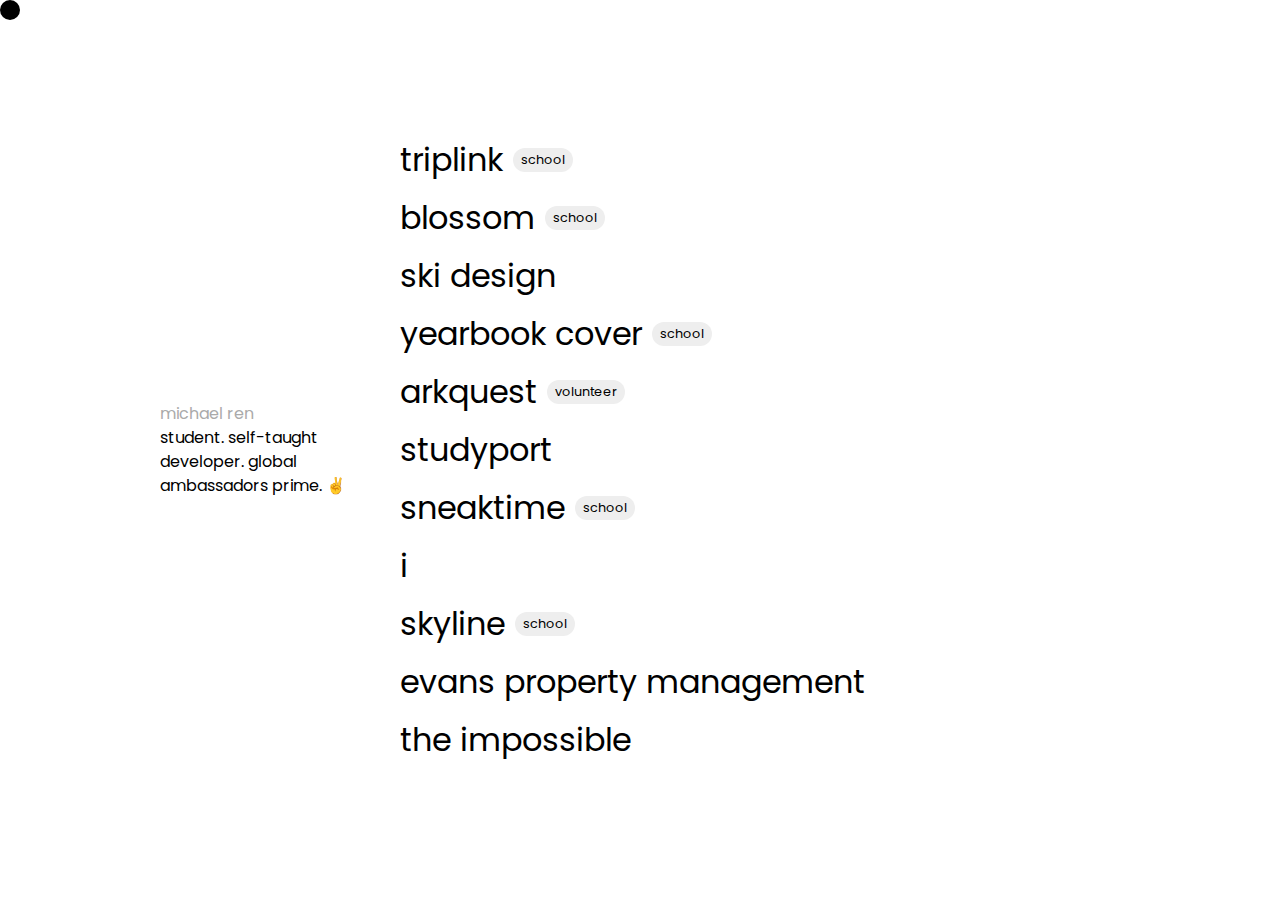
==== index.html @ 0f3e3a80 "Created prototype" ====
<!DOCTYPE html>
<html>
<head>
	<meta charset="utf-8">
	<meta name="viewport" content="width=device-width, initial-scale=1">
	<title>Michael</title>

	<!-- Fonts -->
	<link rel="preconnect" href="https://fonts.googleapis.com">
	<link rel="preconnect" href="https://fonts.gstatic.com" crossorigin>
	<link href="https://fonts.googleapis.com/css2?family=Poppins:wght@400;500;700&display=swap" rel="stylesheet">

	<!-- Styles -->
	<link rel="stylesheet" type="text/css" href="style/normalize.css">
	<link rel="stylesheet" type="text/css" href="style/index.css">

	<!-- Favicon -->
	<link rel="shortcut icon" type="image/png" href="media/favicon.png"/>

	<!-- Scripts -->
	<script type="text/javascript" src="scripts/cursor.js" defer></script>
</head>
	<body>
		<div class=grid>
			<div class="bio">
				<p class="light">michael ren</p>
				<p>student. self-taught developer. global ambassadors prime. ✌️</p>
			</div>
			<div class="work">
				<div class="item">
					<h1>triplink</h1>
					<div class="tag">school</div>
				</div>
				<div class="item">
					<h1>blossom</h1>
					<div class="tag">school</div>
				</div>
				<div class="item">
					<h1>ski design</h1>
				</div>
				<div class="item">
					<h1>yearbook cover</h1>
					<div class="tag">school</div>
				</div>
				<div class="item">
					<h1>arkquest</h1>
					<div class="tag">volunteer</div>
				</div>
				<div class="item">
					<h1>studyport</h1>
				</div>
				<div class="item">
					<h1>sneaktime</h1>
					<div class="tag">school</div>
				</div>
				<div class="item">
					<h1>i</h1>
				</div>
				<div class="item">
					<h1>skyline</h1>
					<div class="tag">school</div>
				</div>
				<div class="item">
					<h1>evans property management</h1>
				</div>
				<div class="item">
					<h1>the impossible</h1>
				</div>
			</div>
		</div>
		<div id="cursor"></div>
	</body>
</html>
---- style/index.css ----
:root {
	--color-text-primary: #000;
	--color-text-secondary: #AAA;
	--color-bg-primary: #FFF;
	--color-bg-secondary: #EEE;
}

body {
	font-family: 'Poppins', sans-serif;
	text-transform: lowercase;
	cursor: none;
	color: var(--color-text-primary);
}

h1 {
	font-weight: normal;
	margin: 0;
	line-height: 1.5em
}

p {
	margin: 0;
	line-height: 1.5em;
}

p.light {
	color: var(--color-text-secondary);
}

.grid {
	display: grid;
	grid-template-columns: 200px 1fr;
	gap: 40px;
	max-width: 1000px;
	min-height: 100vh;
	box-sizing: border-box;
	padding: 20px;
	margin: auto;
}

.bio {
	margin: auto;
}

.work {
	display: grid;
	width: 100%;
	margin: auto;
}

.work .item {
	display: flex;
	gap: 10px;
	width: fit-content;
	padding: 5px 0;
	transition: color 0.5s;
}

.work .item.selected {
	color: var(--color-bg-primary);
}

.work .item .tag {
	display: block;
	font-size: 0.8rem;
	background: var(--color-bg-secondary);
	border-radius: 50px;
	color: var(--color-text-primary);
	padding: 5px 8px;
	margin: auto 0;
}

#cursor {
	display: block;
	position: fixed;
	top: 10px;
	left: 10px;
	width: 20px;
	height: 20px;
	border-radius: 20px;
	background: var(--color-text-primary);
}
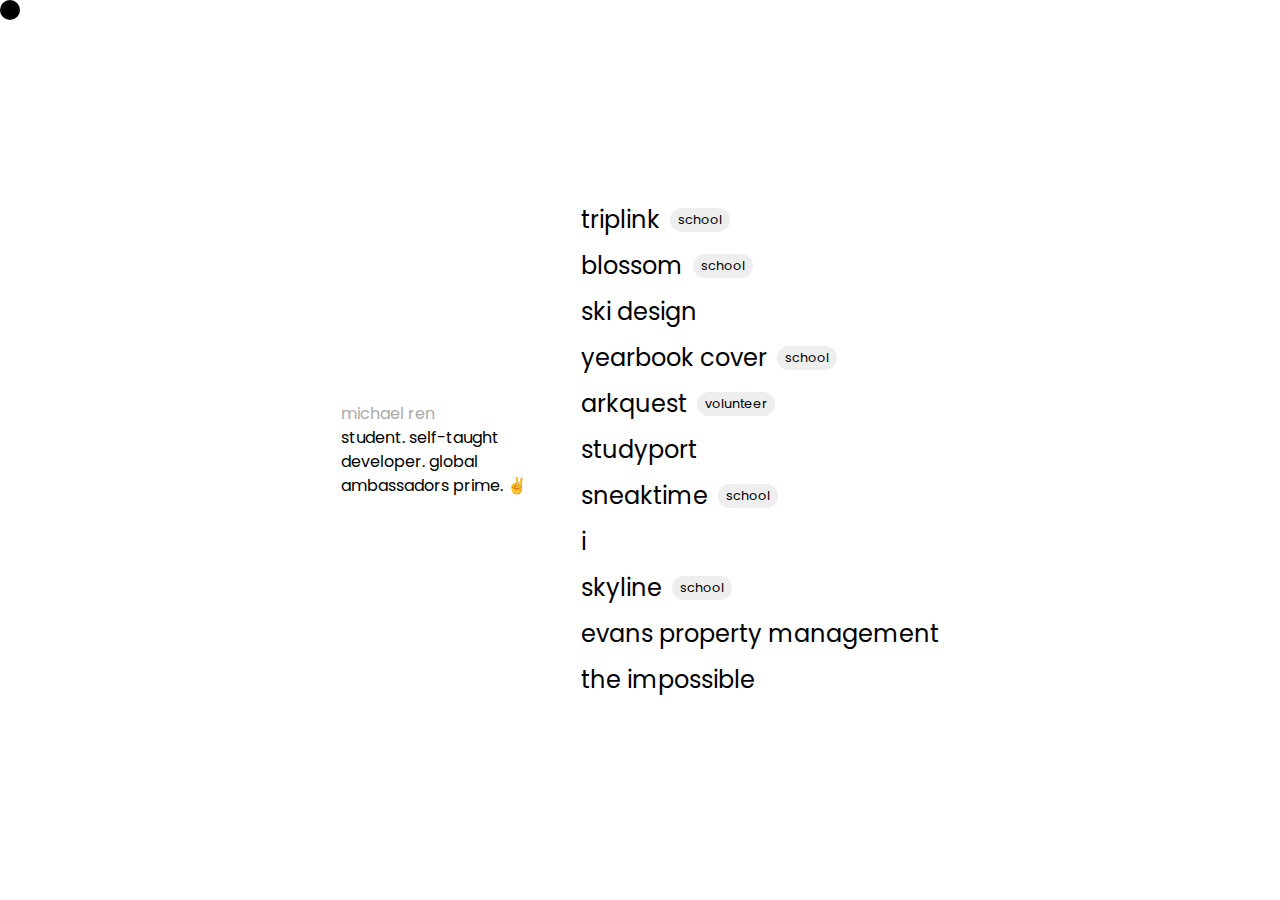
==== commit bb02a567: "Updated font size" ====
--- a/index.html
+++ b/index.html
@@ -28,43 +28,43 @@
 			</div>
 			<div class="work">
 				<div class="item">
-					<h1>triplink</h1>
+					<h2>triplink</h2>
 					<div class="tag">school</div>
 				</div>
 				<div class="item">
-					<h1>blossom</h1>
+					<h2>blossom</h2>
 					<div class="tag">school</div>
 				</div>
 				<div class="item">
-					<h1>ski design</h1>
+					<h2>ski design</h2>
 				</div>
 				<div class="item">
-					<h1>yearbook cover</h1>
+					<h2>yearbook cover</h2>
 					<div class="tag">school</div>
 				</div>
 				<div class="item">
-					<h1>arkquest</h1>
+					<h2>arkquest</h2>
 					<div class="tag">volunteer</div>
 				</div>
 				<div class="item">
-					<h1>studyport</h1>
+					<h2>studyport</h2>
 				</div>
 				<div class="item">
-					<h1>sneaktime</h1>
+					<h2>sneaktime</h2>
 					<div class="tag">school</div>
 				</div>
 				<div class="item">
-					<h1>i</h1>
+					<h2>i</h2>
 				</div>
 				<div class="item">
-					<h1>skyline</h1>
+					<h2>skyline</h2>
 					<div class="tag">school</div>
 				</div>
 				<div class="item">
-					<h1>evans property management</h1>
+					<h2>evans property management</h2>
 				</div>
 				<div class="item">
-					<h1>the impossible</h1>
+					<h2>the impossible</h2>
 				</div>
 			</div>
 		</div>
--- a/style/index.css
+++ b/style/index.css
@@ -12,7 +12,7 @@
 	color: var(--color-text-primary);
 }
 
-h1 {
+h2 {
 	font-weight: normal;
 	margin: 0;
 	line-height: 1.5em
@@ -31,6 +31,7 @@
 	display: grid;
 	grid-template-columns: 200px 1fr;
 	gap: 40px;
+	width: fit-content;
 	max-width: 1000px;
 	min-height: 100vh;
 	box-sizing: border-box;
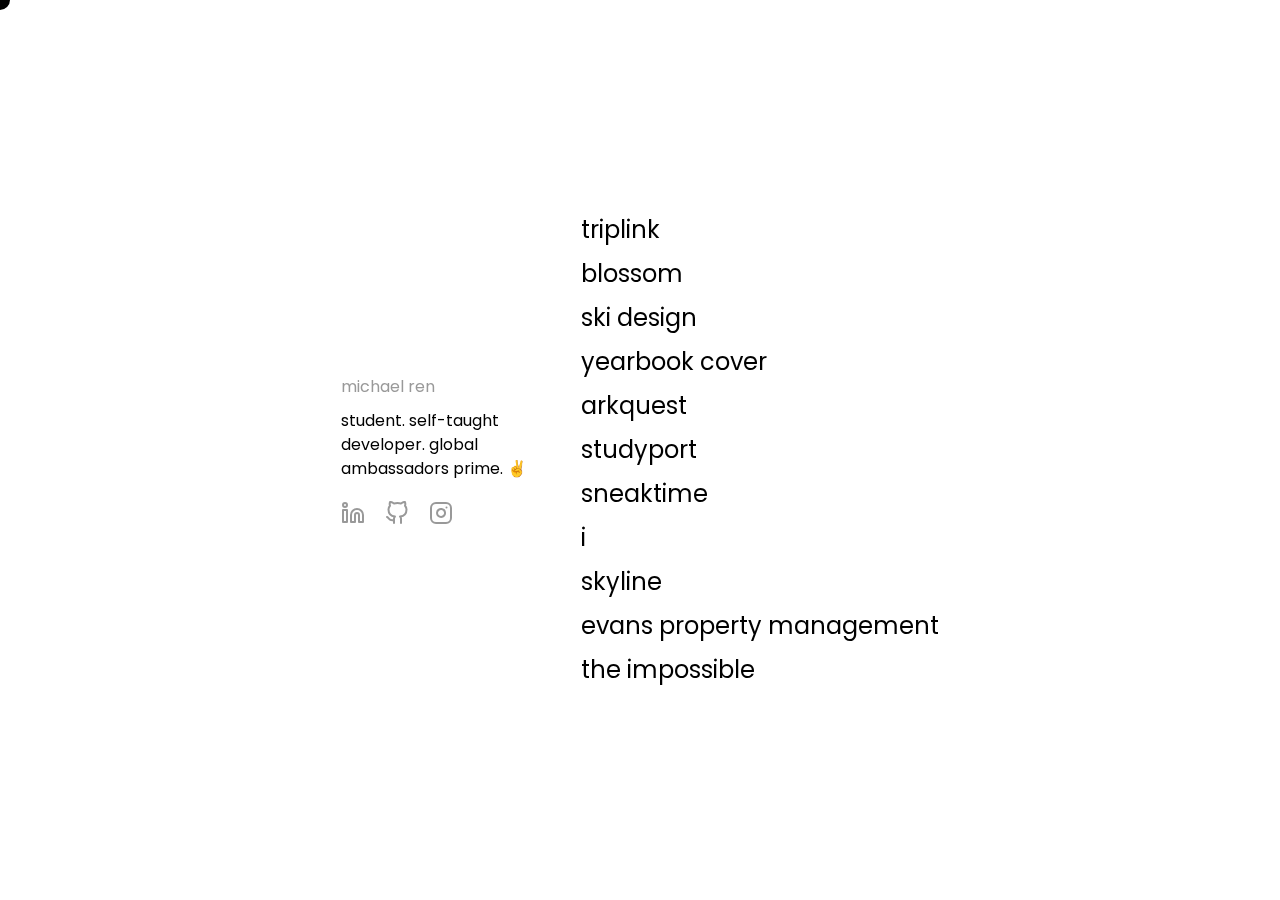
==== commit 92a8ee62: "Made page responsive" ====
--- a/index.html
+++ b/index.html
@@ -3,7 +3,7 @@
 <head>
 	<meta charset="utf-8">
 	<meta name="viewport" content="width=device-width, initial-scale=1">
-	<title>Michael</title>
+	<title>Michael Ren</title>
 
 	<!-- Fonts -->
 	<link rel="preconnect" href="https://fonts.googleapis.com">
@@ -12,6 +12,7 @@
 
 	<!-- Styles -->
 	<link rel="stylesheet" type="text/css" href="style/normalize.css">
+	<link rel="stylesheet" type="text/css" href="style/theme.css">
 	<link rel="stylesheet" type="text/css" href="style/index.css">
 
 	<!-- Favicon -->
@@ -25,49 +26,55 @@
 			<div class="bio">
 				<p class="light">michael ren</p>
 				<p>student. self-taught developer. global ambassadors prime. ✌️</p>
+
+				<div class="social">
+					<a class="button" href="https://www.linkedin.com/in/micha31r/"><svg xmlns="http://www.w3.org/2000/svg" width="1em" height="1em" viewBox="0 0 24 24" fill="none" stroke="currentColor" stroke-width="2" stroke-linecap="round" stroke-linejoin="round" class="feather feather-linkedin"><path d="M16 8a6 6 0 0 1 6 6v7h-4v-7a2 2 0 0 0-2-2 2 2 0 0 0-2 2v7h-4v-7a6 6 0 0 1 6-6z"></path><rect x="2" y="9" width="4" height="12"></rect><circle cx="4" cy="4" r="2"></circle></svg></a>
+
+					<a class="button" href="https://github.com/micha31r"><svg xmlns="http://www.w3.org/2000/svg" width="1em" height="1em" viewBox="0 0 24 24" fill="none" stroke="currentColor" stroke-width="2" stroke-linecap="round" stroke-linejoin="round" class="feather feather-github"><path d="M9 19c-5 1.5-5-2.5-7-3m14 6v-3.87a3.37 3.37 0 0 0-.94-2.61c3.14-.35 6.44-1.54 6.44-7A5.44 5.44 0 0 0 20 4.77 5.07 5.07 0 0 0 19.91 1S18.73.65 16 2.48a13.38 13.38 0 0 0-7 0C6.27.65 5.09 1 5.09 1A5.07 5.07 0 0 0 5 4.77a5.44 5.44 0 0 0-1.5 3.78c0 5.42 3.3 6.61 6.44 7A3.37 3.37 0 0 0 9 18.13V22"></path></svg></a>
+
+					<a class="button" href="https://www.instagram.com/micha31r/"><svg xmlns="http://www.w3.org/2000/svg" width="1em" height="1em" viewBox="0 0 24 24" fill="none" stroke="currentColor" stroke-width="2" stroke-linecap="round" stroke-linejoin="round" class="feather feather-instagram"><rect x="2" y="2" width="20" height="20" rx="5" ry="5"></rect><path d="M16 11.37A4 4 0 1 1 12.63 8 4 4 0 0 1 16 11.37z"></path><line x1="17.5" y1="6.5" x2="17.51" y2="6.5"></line></svg></a>
+				</div>
 			</div>
-			<div class="work">
-				<div class="item">
-					<h2>triplink</h2>
-					<div class="tag">school</div>
-				</div>
-				<div class="item">
-					<h2>blossom</h2>
-					<div class="tag">school</div>
-				</div>
-				<div class="item">
-					<h2>ski design</h2>
-				</div>
-				<div class="item">
-					<h2>yearbook cover</h2>
-					<div class="tag">school</div>
-				</div>
-				<div class="item">
-					<h2>arkquest</h2>
-					<div class="tag">volunteer</div>
-				</div>
-				<div class="item">
-					<h2>studyport</h2>
-				</div>
-				<div class="item">
-					<h2>sneaktime</h2>
-					<div class="tag">school</div>
-				</div>
-				<div class="item">
-					<h2>i</h2>
-				</div>
-				<div class="item">
-					<h2>skyline</h2>
-					<div class="tag">school</div>
-				</div>
-				<div class="item">
-					<h2>evans property management</h2>
-				</div>
-				<div class="item">
-					<h2>the impossible</h2>
+			
+			<div class="overflow-wrapper">
+				<div class="work">
+					<div class="item button">
+						<h2>triplink</h2>
+					</div>
+					<div class="item button">
+						<h2>blossom</h2>
+					</div>
+					<div class="item button">
+						<h2>ski design</h2>
+					</div>
+					<div class="item button">
+						<h2>yearbook cover</h2>
+					</div>
+					<div class="item button">
+						<h2>arkquest</h2>
+					</div>
+					<div class="item button">
+						<h2>studyport</h2>
+					</div>
+					<div class="item button">
+						<h2>sneaktime</h2>
+					</div>
+					<div class="item button">
+						<h2>i</h2>
+					</div>
+					<div class="item button">
+						<h2>skyline</h2>
+					</div>
+					<div class="item button">
+						<h2>evans property management</h2>
+					</div>
+					<div class="item button">
+						<h2>the impossible</h2>
+					</div>
 				</div>
 			</div>
 		</div>
+		
 		<div id="cursor"></div>
 	</body>
 </html>
--- a/style/theme.css
+++ b/style/theme.css
@@ -0,0 +1,17 @@
+@media (prefers-color-scheme: light) {
+ 	:root {
+		--color-text-primary: #000;
+		--color-text-secondary: #999;
+		--color-bg-primary: #FFF;
+		--color-bg-secondary: #EEE;
+	}
+}
+
+@media (prefers-color-scheme: dark) {
+	:root {
+		--color-text-primary: #FFF;
+		--color-text-secondary: #777;
+		--color-bg-primary: #000;
+		--color-bg-secondary: #222;
+	}
+}--- a/style/index.css
+++ b/style/index.css
@@ -1,21 +1,15 @@
-:root {
-	--color-text-primary: #000;
-	--color-text-secondary: #AAA;
-	--color-bg-primary: #FFF;
-	--color-bg-secondary: #EEE;
-}
-
 body {
 	font-family: 'Poppins', sans-serif;
-	text-transform: lowercase;
+	background: var(--color-bg-primary);
 	cursor: none;
 	color: var(--color-text-primary);
+	text-transform: lowercase;
 }
 
 h2 {
 	font-weight: normal;
 	margin: 0;
-	line-height: 1.5em
+	line-height: 1em;
 }
 
 p {
@@ -27,6 +21,17 @@
 	color: var(--color-text-secondary);
 }
 
+a {
+	color: var(--color-text-secondary);
+	transition: color 0.2s;
+	text-decoration: none;
+	cursor: none;
+}
+
+a:hover {
+	color: var(--color-text-primary);
+}
+
 .grid {
 	display: grid;
 	grid-template-columns: 200px 1fr;
@@ -35,17 +40,49 @@
 	max-width: 1000px;
 	min-height: 100vh;
 	box-sizing: border-box;
-	padding: 20px;
+	padding: 0 20px;
 	margin: auto;
 }
 
 .bio {
+	display: grid;
+/*	position: sticky;*/
+/*	top: 0;*/
+	gap: 10px;
+	box-sizing: border-box;
+	padding: 30px 0;
+	margin: auto 0;
+}
+
+.bio .social {
+	font-size: 1.5em;
+	display: flex;
+	gap: 20px;
+	margin-top: 10px;
+}
+
+.bio .social a {
+	display: flex;
+	width: 1em;
+	height: 1em;
+}
+
+.bio .social a svg {
 	margin: auto;
+}
+
+.overflow-wrapper {
+	display: flex;
+	max-height: 100vh;
+	box-sizing: border-box;
+	padding: 30px 0;
+	overflow-y: auto;
 }
 
 .work {
 	display: grid;
 	width: 100%;
+	gap: 20px;
 	margin: auto;
 }
 
@@ -53,12 +90,6 @@
 	display: flex;
 	gap: 10px;
 	width: fit-content;
-	padding: 5px 0;
-	transition: color 0.5s;
-}
-
-.work .item.selected {
-	color: var(--color-bg-primary);
 }
 
 .work .item .tag {
@@ -66,7 +97,7 @@
 	font-size: 0.8rem;
 	background: var(--color-bg-secondary);
 	border-radius: 50px;
-	color: var(--color-text-primary);
+	color: var(--color-text-secondary);
 	padding: 5px 8px;
 	margin: auto 0;
 }
@@ -78,12 +109,45 @@
 	left: 10px;
 	width: 20px;
 	height: 20px;
-	border-radius: 20px;
-	background: var(--color-text-primary);
+	border-radius: 100px;
+	background: rgba(0,0,0,.0);
+	backdrop-filter: invert(1) grayscale(1);
+	pointer-events: none;
+}
+
+@media only screen and (max-width: 750px) {
+	.work h2 {
+		font-size: 1.3em;
+	}
+}
+
+@media only screen and (max-width: 650px) {
+	.grid {
+		grid-template-columns: 1fr;
+		gap: 60px;
+		padding: 30px 20px;
+	}
+	.overflow-wrapper {
+		max-height: none;
+		padding: 0;
+		overflow: visible;
+	}
+	.bio {
+		max-width: 200px;
+		padding: 0;
+	}
+}
+
+@media only screen and (max-width: 450px) {
+	.work {
+		gap: 15px;
+	}
+	.work h2 {
+		font-size: 1.1em;
+	}
 }
 
 
 
 
 
-
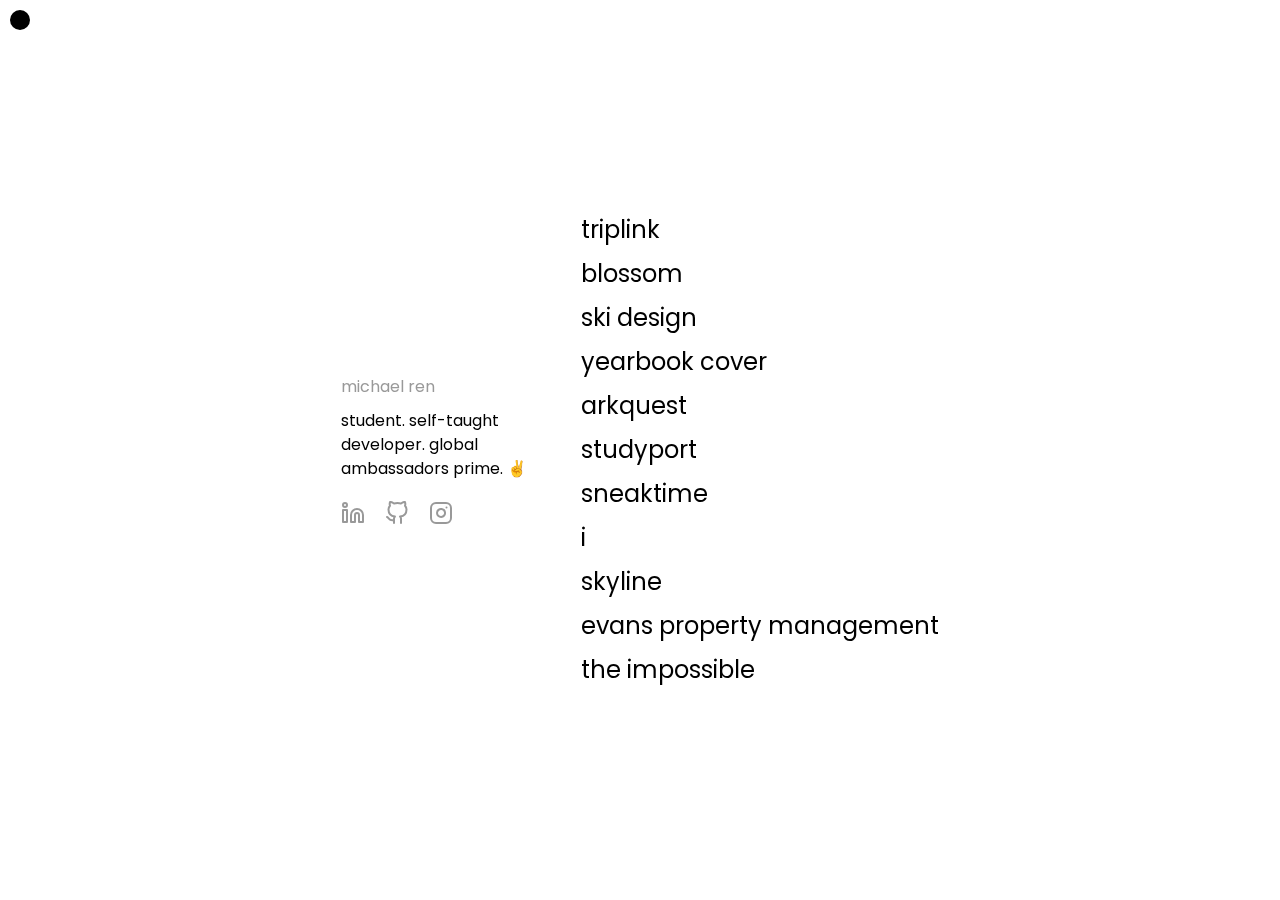
==== commit c41c5b94: "Update index.html" ====
--- a/index.html
+++ b/index.html
@@ -13,13 +13,15 @@
 	<!-- Styles -->
 	<link rel="stylesheet" type="text/css" href="style/normalize.css">
 	<link rel="stylesheet" type="text/css" href="style/theme.css">
-	<link rel="stylesheet" type="text/css" href="style/index.css">
+	<link rel="stylesheet" type="text/css" href="style/common.css">
+	<link rel="stylesheet" type="text/css" href="style/cursor.css">
+	<link rel="stylesheet" type="text/css" href="style/page/index.css">
 
 	<!-- Favicon -->
-	<link rel="shortcut icon" type="image/png" href="media/favicon.png"/>
+	<link rel="shortcut icon" type="image/png" href="favicon/black.svg"/>
 
 	<!-- Scripts -->
-	<script type="text/javascript" src="scripts/cursor.js" defer></script>
+	<script type="text/javascript" src="script/cursor.js" defer></script>
 </head>
 	<body>
 		<div class=grid>
@@ -28,47 +30,47 @@
 				<p>student. self-taught developer. global ambassadors prime. ✌️</p>
 
 				<div class="social">
-					<a class="button" href="https://www.linkedin.com/in/micha31r/"><svg xmlns="http://www.w3.org/2000/svg" width="1em" height="1em" viewBox="0 0 24 24" fill="none" stroke="currentColor" stroke-width="2" stroke-linecap="round" stroke-linejoin="round" class="feather feather-linkedin"><path d="M16 8a6 6 0 0 1 6 6v7h-4v-7a2 2 0 0 0-2-2 2 2 0 0 0-2 2v7h-4v-7a6 6 0 0 1 6-6z"></path><rect x="2" y="9" width="4" height="12"></rect><circle cx="4" cy="4" r="2"></circle></svg></a>
+					<a class="button" href="https://www.linkedin.com/in/micha31r/" target="_blank"><svg xmlns="http://www.w3.org/2000/svg" width="1em" height="1em" viewBox="0 0 24 24" fill="none" stroke="currentColor" stroke-width="2" stroke-linecap="round" stroke-linejoin="round" class="feather feather-linkedin"><path d="M16 8a6 6 0 0 1 6 6v7h-4v-7a2 2 0 0 0-2-2 2 2 0 0 0-2 2v7h-4v-7a6 6 0 0 1 6-6z"></path><rect x="2" y="9" width="4" height="12"></rect><circle cx="4" cy="4" r="2"></circle></svg></a>
 
-					<a class="button" href="https://github.com/micha31r"><svg xmlns="http://www.w3.org/2000/svg" width="1em" height="1em" viewBox="0 0 24 24" fill="none" stroke="currentColor" stroke-width="2" stroke-linecap="round" stroke-linejoin="round" class="feather feather-github"><path d="M9 19c-5 1.5-5-2.5-7-3m14 6v-3.87a3.37 3.37 0 0 0-.94-2.61c3.14-.35 6.44-1.54 6.44-7A5.44 5.44 0 0 0 20 4.77 5.07 5.07 0 0 0 19.91 1S18.73.65 16 2.48a13.38 13.38 0 0 0-7 0C6.27.65 5.09 1 5.09 1A5.07 5.07 0 0 0 5 4.77a5.44 5.44 0 0 0-1.5 3.78c0 5.42 3.3 6.61 6.44 7A3.37 3.37 0 0 0 9 18.13V22"></path></svg></a>
+					<a class="button" href="https://github.com/micha31r" target="_blank"><svg xmlns="http://www.w3.org/2000/svg" width="1em" height="1em" viewBox="0 0 24 24" fill="none" stroke="currentColor" stroke-width="2" stroke-linecap="round" stroke-linejoin="round" class="feather feather-github"><path d="M9 19c-5 1.5-5-2.5-7-3m14 6v-3.87a3.37 3.37 0 0 0-.94-2.61c3.14-.35 6.44-1.54 6.44-7A5.44 5.44 0 0 0 20 4.77 5.07 5.07 0 0 0 19.91 1S18.73.65 16 2.48a13.38 13.38 0 0 0-7 0C6.27.65 5.09 1 5.09 1A5.07 5.07 0 0 0 5 4.77a5.44 5.44 0 0 0-1.5 3.78c0 5.42 3.3 6.61 6.44 7A3.37 3.37 0 0 0 9 18.13V22"></path></svg></a>
 
-					<a class="button" href="https://www.instagram.com/micha31r/"><svg xmlns="http://www.w3.org/2000/svg" width="1em" height="1em" viewBox="0 0 24 24" fill="none" stroke="currentColor" stroke-width="2" stroke-linecap="round" stroke-linejoin="round" class="feather feather-instagram"><rect x="2" y="2" width="20" height="20" rx="5" ry="5"></rect><path d="M16 11.37A4 4 0 1 1 12.63 8 4 4 0 0 1 16 11.37z"></path><line x1="17.5" y1="6.5" x2="17.51" y2="6.5"></line></svg></a>
+					<a class="button" href="https://www.instagram.com/micha31r/" target="_blank"><svg xmlns="http://www.w3.org/2000/svg" width="1em" height="1em" viewBox="0 0 24 24" fill="none" stroke="currentColor" stroke-width="2" stroke-linecap="round" stroke-linejoin="round" class="feather feather-instagram"><rect x="2" y="2" width="20" height="20" rx="5" ry="5"></rect><path d="M16 11.37A4 4 0 1 1 12.63 8 4 4 0 0 1 16 11.37z"></path><line x1="17.5" y1="6.5" x2="17.51" y2="6.5"></line></svg></a>
 				</div>
 			</div>
 			
 			<div class="overflow-wrapper">
 				<div class="work">
-					<div class="item button">
+					<div class="item button" onclick="window.location.href='triplink.html'">
 						<h2>triplink</h2>
 					</div>
-					<div class="item button">
+					<div class="item button" onclick="window.location.href='blossom.html'">
 						<h2>blossom</h2>
 					</div>
-					<div class="item button">
+					<div class="item button" onclick="window.location.href='ski.html'">
 						<h2>ski design</h2>
 					</div>
-					<div class="item button">
+					<div class="item button" onclick="window.location.href='yearbook.html'">
 						<h2>yearbook cover</h2>
 					</div>
-					<div class="item button">
+					<div class="item button" onclick="window.open('https://arkquest.org.nz', '_blank')" target="_blank">
 						<h2>arkquest</h2>
 					</div>
-					<div class="item button">
+					<div class="item button" onclick="window.location.href='studyport.html'">
 						<h2>studyport</h2>
 					</div>
-					<div class="item button">
+					<div class="item button" onclick="window.location.href='sneaktime.html'">
 						<h2>sneaktime</h2>
 					</div>
-					<div class="item button">
+					<div class="item button" onclick="window.location.href='i.html'">
 						<h2>i</h2>
 					</div>
-					<div class="item button">
+					<div class="item button" onclick="window.location.href='skyline.html'">
 						<h2>skyline</h2>
 					</div>
-					<div class="item button">
+					<div class="item button" onclick="window.location.href='epm.html'">
 						<h2>evans property management</h2>
 					</div>
-					<div class="item button">
+					<div class="item button" onclick="window.location.href='theimpossible.html'">
 						<h2>the impossible</h2>
 					</div>
 				</div>
--- a/style/common.css
+++ b/style/common.css
@@ -0,0 +1,45 @@
+* {
+	cursor: none;
+}
+
+body {
+	font-family: 'Poppins', sans-serif;
+	background: var(--color-bg-primary);
+	color: var(--color-text-primary);
+	text-transform: lowercase;
+}
+
+p {
+	margin: 0;
+	line-height: 1.5em;
+}
+
+p.light {
+	color: var(--color-text-secondary);
+}
+
+a {
+	display: flex;
+	color: var(--color-text-secondary);
+	transition: color 0.2s;
+	text-decoration: none;
+	cursor: none;
+}
+
+a:hover {
+	color: var(--color-text-primary);
+}
+
+a svg {
+	margin: auto;
+}
+
+.tag {
+	display: block;
+	font-size: 0.8em;
+	background: var(--color-bg-secondary);
+	border-radius: 50px;
+	color: var(--color-text-secondary);
+	padding: 5px 8px;
+	margin: auto 0;
+}--- a/style/cursor.css
+++ b/style/cursor.css
@@ -0,0 +1,12 @@
+#cursor {
+	display: block;
+	position: fixed;
+	top: 10px;
+	left: 10px;
+	width: 20px;
+	height: 20px;
+	border-radius: 100px;
+	background: rgba(0,0,0,.0);
+	backdrop-filter: invert(1) grayscale(1);
+	pointer-events: none;
+}--- a/style/page/index.css
+++ b/style/page/index.css
@@ -0,0 +1,95 @@
+h2 {
+	font-weight: normal;
+	margin: 0;
+	line-height: 1em;
+}
+
+.grid {
+	display: grid;
+	grid-template-columns: 200px 1fr;
+	gap: 40px;
+	width: fit-content;
+	max-width: 1000px;
+	min-height: 100vh;
+	box-sizing: border-box;
+	padding: 0 20px;
+	margin: auto;
+}
+
+.bio {
+	display: grid;
+	gap: 10px;
+	box-sizing: border-box;
+	padding: 30px 0;
+	margin: auto 0;
+}
+
+.bio .social {
+	font-size: 1.5em;
+	display: flex;
+	gap: 20px;
+	margin-top: 10px;
+}
+
+.bio .social a {
+	width: 1em;
+	height: 1em;
+}
+
+.overflow-wrapper {
+	display: flex;
+	max-height: 100vh;
+	box-sizing: border-box;
+	padding: 30px 0;
+	overflow-y: auto;
+}
+
+.work {
+	display: grid;
+	width: 100%;
+	gap: 20px;
+	margin: auto;
+}
+
+.work .item {
+	display: flex;
+	gap: 10px;
+	width: fit-content;
+}
+
+@media only screen and (max-width: 750px) {
+	.work h2 {
+		font-size: 1.3em;
+	}
+}
+
+@media only screen and (max-width: 650px) {
+	.grid {
+		grid-template-columns: 1fr;
+		gap: 60px;
+		padding: 30px 20px;
+	}
+	.overflow-wrapper {
+		max-height: none;
+		padding: 0;
+		overflow: visible;
+	}
+	.bio {
+		max-width: 200px;
+		padding: 0;
+	}
+}
+
+@media only screen and (max-width: 450px) {
+	.work {
+		gap: 15px;
+	}
+	.work h2 {
+		font-size: 1.1em;
+	}
+}
+
+
+
+
+
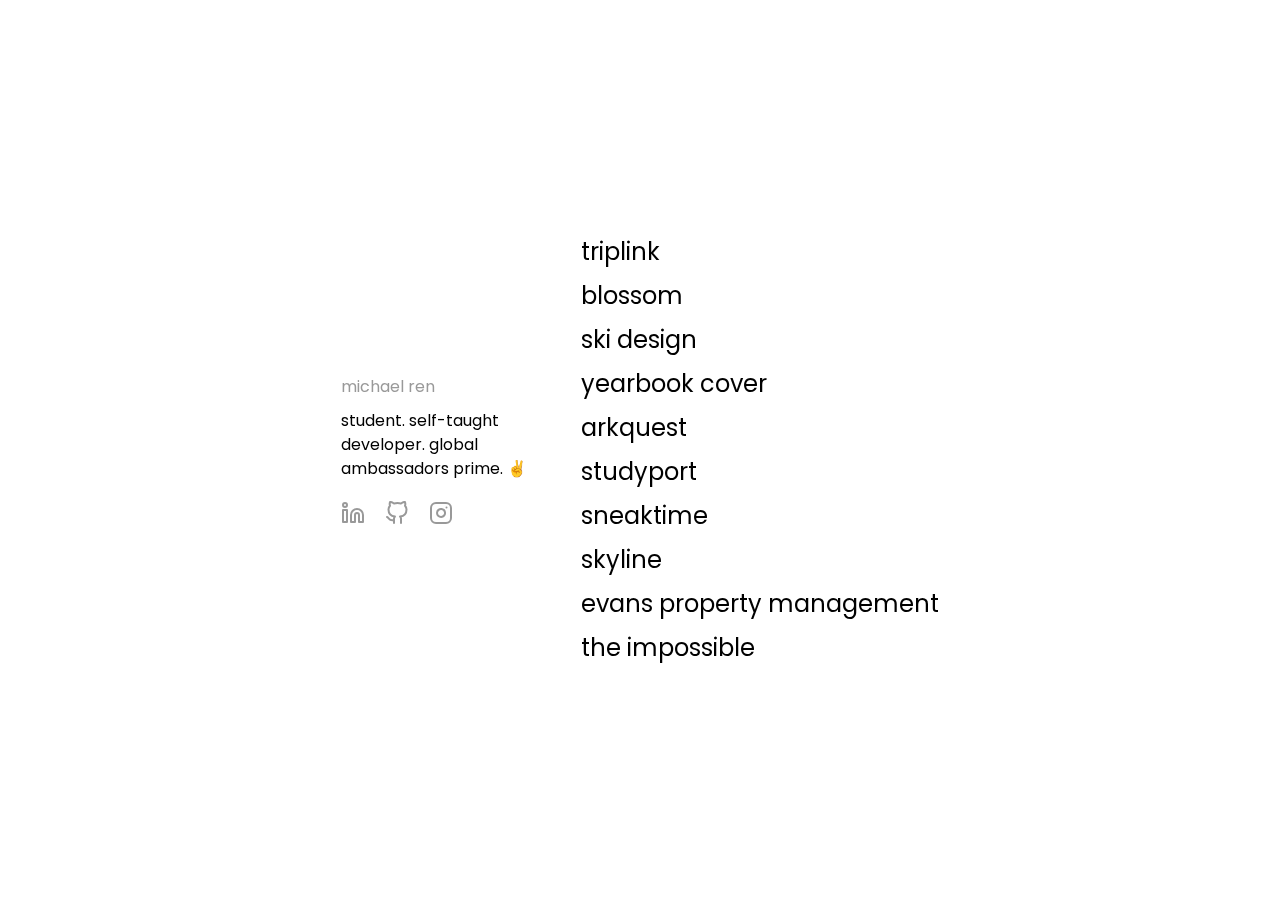
==== commit e62bc7ef: "Update index.html" ====
--- a/index.html
+++ b/index.html
@@ -61,9 +61,9 @@
 					<div class="item button" onclick="window.location.href='sneaktime.html'">
 						<h2>sneaktime</h2>
 					</div>
-					<div class="item button" onclick="window.location.href='i.html'">
+					<!-- <div class="item button" onclick="window.location.href='i.html'">
 						<h2>i</h2>
-					</div>
+					</div> -->
 					<div class="item button" onclick="window.location.href='skyline.html'">
 						<h2>skyline</h2>
 					</div>
--- a/style/cursor.css
+++ b/style/cursor.css
@@ -8,5 +8,6 @@
 	border-radius: 100px;
 	background: rgba(0,0,0,.0);
 	backdrop-filter: invert(1) grayscale(1);
+	-webkit-backdrop-filter: invert(1) grayscale(1);
 	pointer-events: none;
 }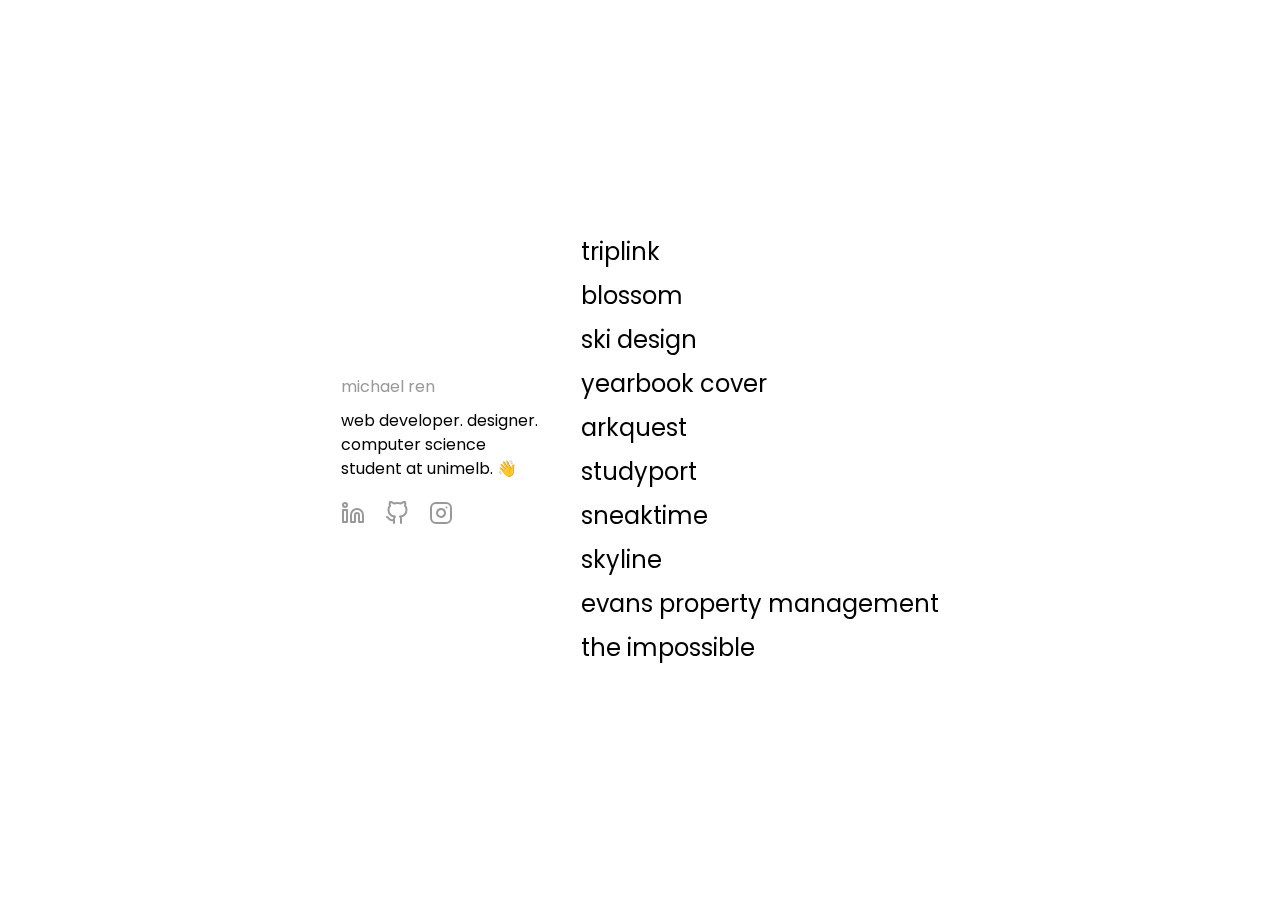
==== commit 373ec359: "Update index.html" ====
--- a/index.html
+++ b/index.html
@@ -27,7 +27,7 @@
 		<div class=grid>
 			<div class="bio">
 				<p class="light">michael ren</p>
-				<p>student. self-taught developer. global ambassadors prime. ✌️</p>
+				<p>web developer. designer. computer science student at unimelb. 👋</p>
 
 				<div class="social">
 					<a class="button" href="https://www.linkedin.com/in/micha31r/" target="_blank"><svg xmlns="http://www.w3.org/2000/svg" width="1em" height="1em" viewBox="0 0 24 24" fill="none" stroke="currentColor" stroke-width="2" stroke-linecap="round" stroke-linejoin="round" class="feather feather-linkedin"><path d="M16 8a6 6 0 0 1 6 6v7h-4v-7a2 2 0 0 0-2-2 2 2 0 0 0-2 2v7h-4v-7a6 6 0 0 1 6-6z"></path><rect x="2" y="9" width="4" height="12"></rect><circle cx="4" cy="4" r="2"></circle></svg></a>
--- a/style/theme.css
+++ b/style/theme.css
@@ -1,3 +1,10 @@
+:root {
+	--color-text-primary: #FFF;
+	--color-text-secondary: #777;
+	--color-bg-primary: #000;
+	--color-bg-secondary: #222;
+}
+
 @media (prefers-color-scheme: light) {
  	:root {
 		--color-text-primary: #000;
@@ -5,13 +12,4 @@
 		--color-bg-primary: #FFF;
 		--color-bg-secondary: #EEE;
 	}
-}
-
-@media (prefers-color-scheme: dark) {
-	:root {
-		--color-text-primary: #FFF;
-		--color-text-secondary: #777;
-		--color-bg-primary: #000;
-		--color-bg-secondary: #222;
-	}
 }